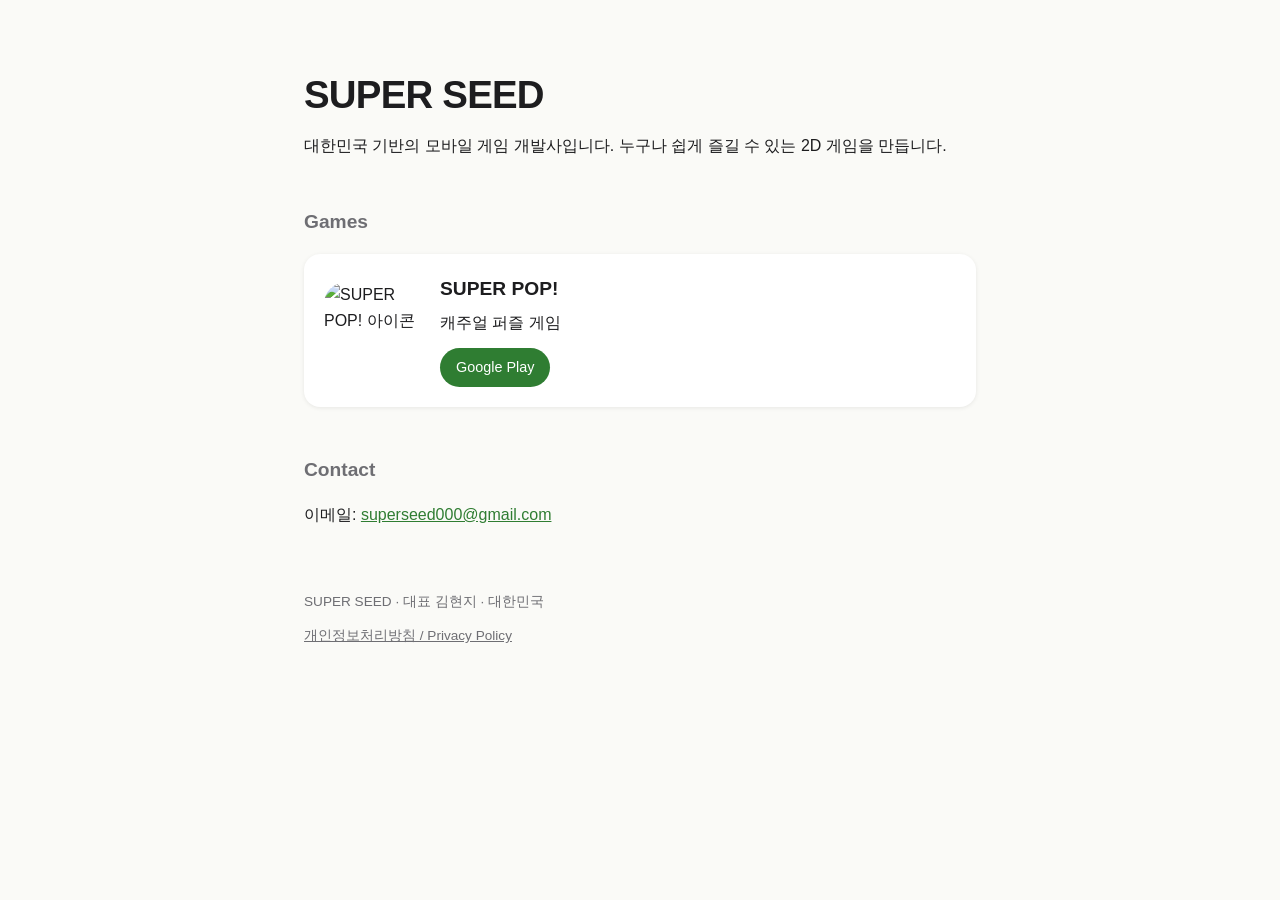
==== index.html @ ce763dc1 "Add studio landing page Co-Authored-By: Claude Opus 5.5 <noreply@anthropic.com>" ====
<!DOCTYPE html>
<html lang="ko">
<head>
<meta charset="utf-8">
<meta name="viewport" content="width=device-width, initial-scale=1">
<title>SUPER SEED</title>
<meta name="description" content="SUPER SEED — 대한민국 기반 모바일 게임 개발사">
<style>
  :root { --fg:#1d1d1f; --muted:#6e6e73; --accent:#2f7d32; --bg:#fafaf7; }
  * { box-sizing:border-box; }
  body { margin:0; font-family:-apple-system, "Pretendard", "Apple SD Gothic Neo", "Malgun Gothic", sans-serif; color:var(--fg); background:var(--bg); line-height:1.6; }
  main { max-width:720px; margin:0 auto; padding:64px 24px; }
  h1 { font-size:2.4rem; margin:0 0 8px; letter-spacing:-0.02em; }
  h2 { font-size:1.2rem; margin:48px 0 16px; color:var(--muted); font-weight:600; }
  p { margin:0 0 12px; }
  a { color:var(--accent); }
  .game { display:flex; gap:20px; align-items:center; padding:20px; background:#fff; border-radius:16px; box-shadow:0 1px 4px rgba(0,0,0,.08); }
  .game img { width:96px; height:96px; border-radius:22px; flex-shrink:0; }
  .game h3 { margin:0 0 6px; font-size:1.2rem; }
  .btn { display:inline-block; padding:8px 16px; border-radius:999px; background:var(--accent); color:#fff; text-decoration:none; font-size:.9rem; }
  footer { margin-top:64px; font-size:.85rem; color:var(--muted); }
  footer a { color:var(--muted); }
</style>
</head>
<body>
<main>
  <h1>SUPER SEED</h1>
  <p>대한민국 기반의 모바일 게임 개발사입니다. 누구나 쉽게 즐길 수 있는 2D 게임을 만듭니다.</p>

  <h2>Games</h2>
  <div class="game">
    <img src="https://play-lh.googleusercontent.com/t8enlazBGdamJWx17-t3dH1GLEyZXZJhqLqcjWBUDjsfjP59WJLTrog36MDfMlaBL6hEa4hu7i3hf-C3_T7olg=s192" alt="SUPER POP! 아이콘">
    <div>
      <h3>SUPER POP!</h3>
      <p>캐주얼 퍼즐 게임</p>
      <a class="btn" href="https://play.google.com/store/apps/details?id=com.superseed.superpop">Google Play</a>
    </div>
  </div>

  <h2>Contact</h2>
  <p>이메일: <a href="mailto:superseed000@gmail.com">superseed000@gmail.com</a></p>

  <footer>
    <p>SUPER SEED · 대표 김현지 · 대한민국</p>
    <p><a href="https://iris-lumber-8f5.notion.site/Privacy-Policy-3be5a833ef24804cb2d5e91264ee54f5">개인정보처리방침 / Privacy Policy</a></p>
  </footer>
</main>
</body>
</html>
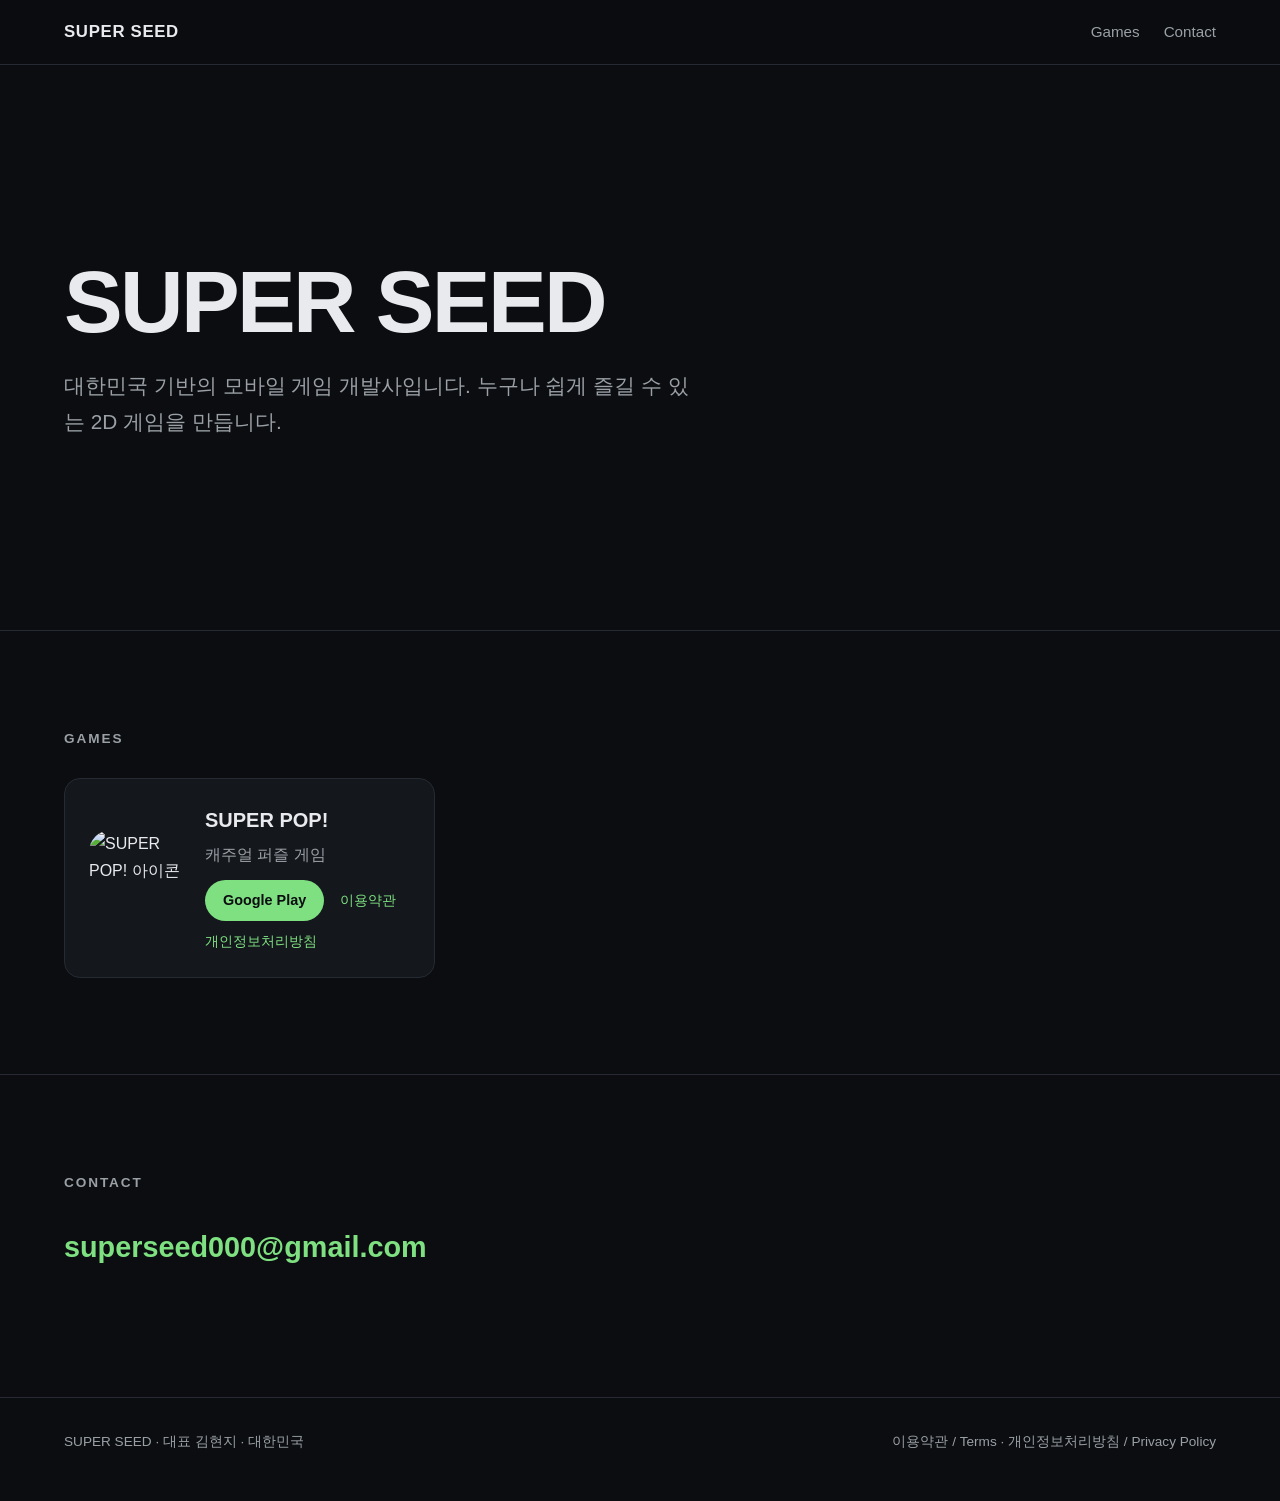
==== commit 1dc4396c: "Dark redesign, add SUPER POP! terms and privacy pages" ====
--- a/index.html
+++ b/index.html
@@ -5,45 +5,61 @@
 <meta name="viewport" content="width=device-width, initial-scale=1">
 <title>SUPER SEED</title>
 <meta name="description" content="SUPER SEED — 대한민국 기반 모바일 게임 개발사">
-<style>
-  :root { --fg:#1d1d1f; --muted:#6e6e73; --accent:#2f7d32; --bg:#fafaf7; }
-  * { box-sizing:border-box; }
-  body { margin:0; font-family:-apple-system, "Pretendard", "Apple SD Gothic Neo", "Malgun Gothic", sans-serif; color:var(--fg); background:var(--bg); line-height:1.6; }
-  main { max-width:720px; margin:0 auto; padding:64px 24px; }
-  h1 { font-size:2.4rem; margin:0 0 8px; letter-spacing:-0.02em; }
-  h2 { font-size:1.2rem; margin:48px 0 16px; color:var(--muted); font-weight:600; }
-  p { margin:0 0 12px; }
-  a { color:var(--accent); }
-  .game { display:flex; gap:20px; align-items:center; padding:20px; background:#fff; border-radius:16px; box-shadow:0 1px 4px rgba(0,0,0,.08); }
-  .game img { width:96px; height:96px; border-radius:22px; flex-shrink:0; }
-  .game h3 { margin:0 0 6px; font-size:1.2rem; }
-  .btn { display:inline-block; padding:8px 16px; border-radius:999px; background:var(--accent); color:#fff; text-decoration:none; font-size:.9rem; }
-  footer { margin-top:64px; font-size:.85rem; color:var(--muted); }
-  footer a { color:var(--muted); }
-</style>
+<meta name="theme-color" content="#0b0d10">
+<link rel="stylesheet" href="/style.css">
 </head>
 <body>
+<header class="site-header">
+  <div class="wrap">
+    <a class="logo" href="/">SUPER SEED</a>
+    <nav class="nav">
+      <a href="#games">Games</a>
+      <a href="#contact">Contact</a>
+    </nav>
+  </div>
+</header>
+
 <main>
-  <h1>SUPER SEED</h1>
-  <p>대한민국 기반의 모바일 게임 개발사입니다. 누구나 쉽게 즐길 수 있는 2D 게임을 만듭니다.</p>
+  <section class="hero">
+    <div class="wrap">
+      <h1>SUPER SEED</h1>
+      <p>대한민국 기반의 모바일 게임 개발사입니다. 누구나 쉽게 즐길 수 있는 2D 게임을 만듭니다.</p>
+    </div>
+  </section>
 
-  <h2>Games</h2>
-  <div class="game">
-    <img src="https://play-lh.googleusercontent.com/t8enlazBGdamJWx17-t3dH1GLEyZXZJhqLqcjWBUDjsfjP59WJLTrog36MDfMlaBL6hEa4hu7i3hf-C3_T7olg=s192" alt="SUPER POP! 아이콘">
-    <div>
-      <h3>SUPER POP!</h3>
-      <p>캐주얼 퍼즐 게임</p>
-      <a class="btn" href="https://play.google.com/store/apps/details?id=com.superseed.superpop">Google Play</a>
+  <section class="section" id="games">
+    <div class="wrap">
+      <h2>Games</h2>
+      <div class="games">
+        <div class="game">
+          <img src="https://play-lh.googleusercontent.com/t8enlazBGdamJWx17-t3dH1GLEyZXZJhqLqcjWBUDjsfjP59WJLTrog36MDfMlaBL6hEa4hu7i3hf-C3_T7olg=s192" alt="SUPER POP! 아이콘">
+          <div>
+            <h3>SUPER POP!</h3>
+            <p>캐주얼 퍼즐 게임</p>
+            <div class="links">
+              <a class="btn" href="https://play.google.com/store/apps/details?id=com.superseed.superpop">Google Play</a>
+              <a href="/superpop/terms.html">이용약관</a>
+              <a href="/superpop/privacy.html">개인정보처리방침</a>
+            </div>
+          </div>
+        </div>
+      </div>
     </div>
+  </section>
+
+  <section class="section" id="contact">
+    <div class="wrap">
+      <h2>Contact</h2>
+      <p class="contact"><a href="mailto:superseed000@gmail.com">superseed000@gmail.com</a></p>
+    </div>
+  </section>
+</main>
+
+<footer class="site-footer">
+  <div class="wrap">
+    <p>SUPER SEED · 대표 김현지 · 대한민국</p>
+    <p><a href="/superpop/terms.html">이용약관 / Terms</a> · <a href="/superpop/privacy.html">개인정보처리방침 / Privacy Policy</a></p>
   </div>
-
-  <h2>Contact</h2>
-  <p>이메일: <a href="mailto:superseed000@gmail.com">superseed000@gmail.com</a></p>
-
-  <footer>
-    <p>SUPER SEED · 대표 김현지 · 대한민국</p>
-    <p><a href="https://iris-lumber-8f5.notion.site/Privacy-Policy-3be5a833ef24804cb2d5e91264ee54f5">개인정보처리방침 / Privacy Policy</a></p>
-  </footer>
-</main>
+</footer>
 </body>
 </html>
--- a/style.css
+++ b/style.css
@@ -0,0 +1,95 @@
+:root {
+  --bg: #0b0d10;
+  --surface: #14171c;
+  --surface-2: #1b1f26;
+  --border: #262b33;
+  --fg: #e8eaed;
+  --muted: #9aa0a6;
+  --accent: #7ee081;
+  --accent-ink: #0b0d10;
+  --radius: 16px;
+  color-scheme: dark;
+}
+* { box-sizing: border-box; }
+html { scroll-behavior: smooth; scroll-padding-top: 88px; }
+body {
+  margin: 0;
+  font-family: "Pretendard", -apple-system, "Apple SD Gothic Neo", "Malgun Gothic", sans-serif;
+  color: var(--fg);
+  background: var(--bg);
+  line-height: 1.7;
+  -webkit-font-smoothing: antialiased;
+}
+a { color: var(--accent); text-decoration: none; }
+a:hover { text-decoration: underline; }
+
+/* Full-width bands, content held to a wide but readable track */
+.wrap { width: 100%; max-width: 1280px; margin: 0 auto; padding: 0 clamp(20px, 5vw, 64px); }
+
+/* Header */
+.site-header {
+  position: sticky; top: 0; z-index: 10;
+  background: rgba(11, 13, 16, .85);
+  backdrop-filter: blur(12px);
+  border-bottom: 1px solid var(--border);
+}
+.site-header .wrap { display: flex; align-items: center; justify-content: space-between; height: 64px; }
+.logo { color: var(--fg); font-weight: 800; letter-spacing: .04em; font-size: 1.05rem; }
+.logo:hover { text-decoration: none; }
+.nav { display: flex; gap: 24px; font-size: .95rem; }
+.nav a { color: var(--muted); }
+.nav a:hover { color: var(--fg); text-decoration: none; }
+
+/* Index */
+.hero { min-height: calc(70vh - 64px); display: flex; align-items: center; border-bottom: 1px solid var(--border); }
+.hero h1 { font-size: clamp(2.6rem, 8vw, 5.5rem); line-height: 1.05; margin: 0 0 20px; letter-spacing: -0.03em; }
+.hero p { font-size: clamp(1.05rem, 2vw, 1.3rem); color: var(--muted); margin: 0; max-width: 640px; }
+.section { padding: clamp(48px, 8vw, 96px) 0; border-bottom: 1px solid var(--border); }
+.section h2 { font-size: .85rem; text-transform: uppercase; letter-spacing: .14em; color: var(--muted); margin: 0 0 28px; font-weight: 600; }
+.games { display: grid; grid-template-columns: repeat(auto-fill, minmax(320px, 1fr)); gap: 20px; }
+.game {
+  display: flex; gap: 20px; align-items: center; padding: 24px;
+  background: var(--surface); border: 1px solid var(--border); border-radius: var(--radius);
+}
+.game img { width: 96px; height: 96px; border-radius: 22px; flex-shrink: 0; }
+.game h3 { margin: 0 0 4px; font-size: 1.25rem; }
+.game p { margin: 0 0 12px; color: var(--muted); }
+.game .links { display: flex; flex-wrap: wrap; gap: 8px 16px; align-items: center; font-size: .9rem; }
+.btn {
+  display: inline-block; padding: 8px 18px; border-radius: 999px;
+  background: var(--accent); color: var(--accent-ink); font-weight: 700; font-size: .9rem;
+}
+.btn:hover { text-decoration: none; filter: brightness(1.08); }
+.contact { font-size: clamp(1.2rem, 3vw, 1.8rem); font-weight: 600; }
+
+/* Footer */
+.site-footer { padding: 32px 0 48px; color: var(--muted); font-size: .85rem; }
+.site-footer .wrap { display: flex; flex-wrap: wrap; gap: 8px 24px; justify-content: space-between; }
+.site-footer a { color: var(--muted); }
+.site-footer a:hover { color: var(--fg); }
+.site-footer p { margin: 0; }
+
+/* Legal pages: sticky table of contents beside the text on wide screens */
+.legal { display: grid; grid-template-columns: 240px minmax(0, 1fr); gap: clamp(32px, 5vw, 80px); padding: 48px 0 80px; }
+.toc { position: sticky; top: 88px; align-self: start; font-size: .9rem; }
+.toc strong { display: block; color: var(--muted); font-size: .75rem; text-transform: uppercase; letter-spacing: .14em; margin: 0 0 8px; }
+.toc ul { list-style: none; margin: 0 0 24px; padding: 0; }
+.toc li a { display: block; padding: 4px 0; color: var(--muted); }
+.toc li a:hover { color: var(--fg); text-decoration: none; }
+.doc { max-width: 820px; }
+.doc article + article { margin-top: 72px; padding-top: 72px; border-top: 1px solid var(--border); }
+.doc h1 { font-size: clamp(2rem, 4vw, 2.8rem); line-height: 1.2; margin: 0 0 8px; letter-spacing: -0.02em; }
+.doc .date { color: var(--muted); margin: 0 0 32px; }
+.doc h2 { font-size: 1.2rem; margin: 40px 0 12px; }
+.doc p, .doc li { color: #cfd3d8; }
+.doc ul { padding-left: 1.2em; }
+.doc li { margin: 6px 0; }
+.lang { display: inline-flex; gap: 4px; padding: 4px; background: var(--surface); border: 1px solid var(--border); border-radius: 999px; margin: 0 0 32px; }
+.lang a { padding: 6px 16px; border-radius: 999px; color: var(--muted); font-size: .9rem; }
+.lang a:hover { background: var(--surface-2); color: var(--fg); text-decoration: none; }
+
+@media (max-width: 860px) {
+  .legal { grid-template-columns: 1fr; padding-top: 32px; }
+  .toc { display: none; }
+  .nav { gap: 16px; font-size: .85rem; }
+}
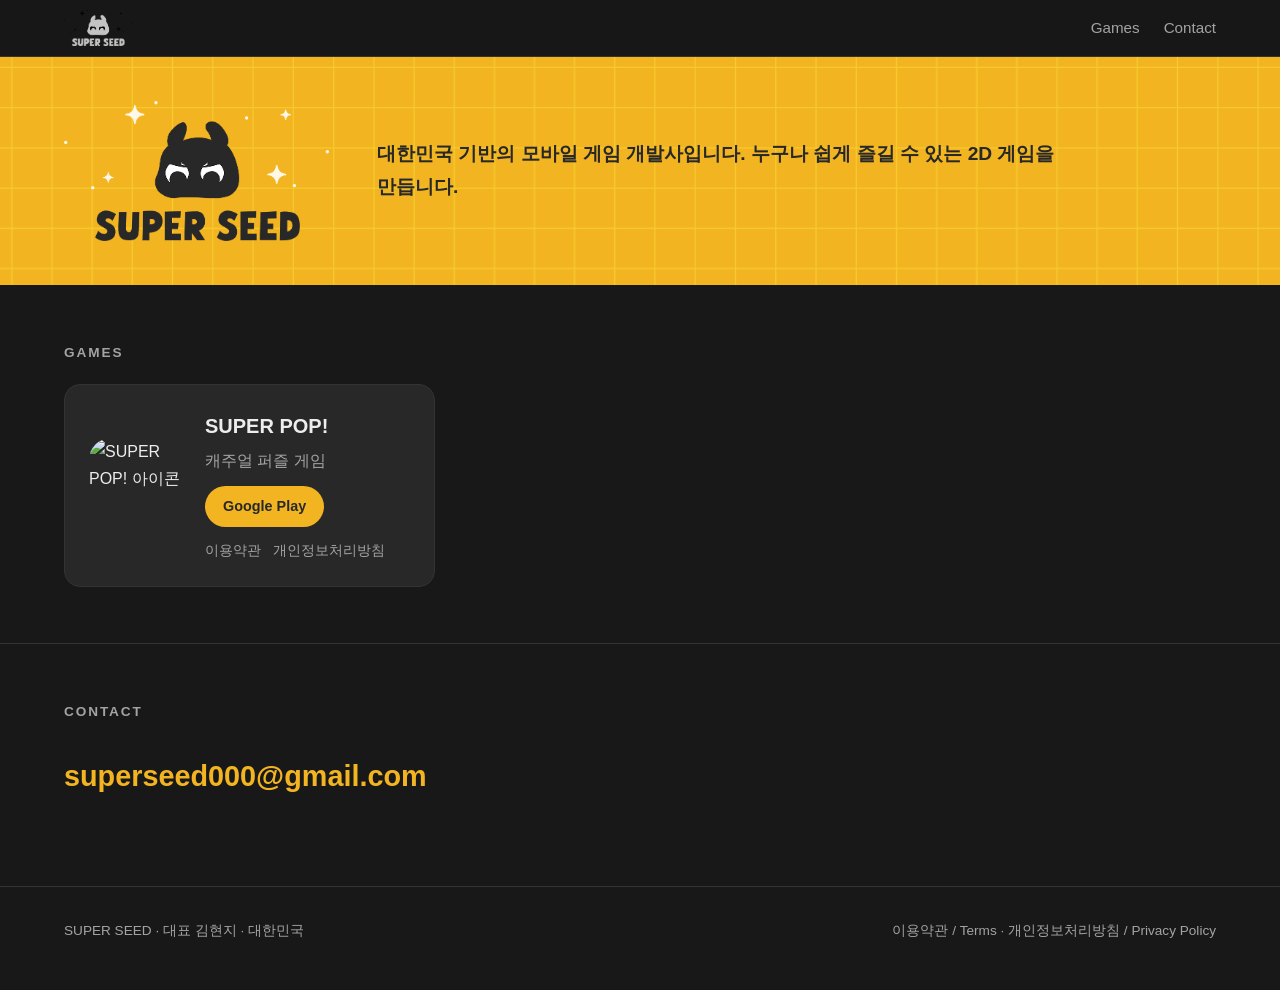
==== commit ef62c364: "Use SUPER SEED CI logo and yellow pattern, compact hero" ====
--- a/index.html
+++ b/index.html
@@ -5,13 +5,13 @@
 <meta name="viewport" content="width=device-width, initial-scale=1">
 <title>SUPER SEED</title>
 <meta name="description" content="SUPER SEED — 대한민국 기반 모바일 게임 개발사">
-<meta name="theme-color" content="#0b0d10">
+<meta name="theme-color" content="#181818">
 <link rel="stylesheet" href="/style.css">
 </head>
 <body>
 <header class="site-header">
   <div class="wrap">
-    <a class="logo" href="/">SUPER SEED</a>
+    <a class="logo" href="/"><img src="/assets/logo.png" alt="SUPER SEED"></a>
     <nav class="nav">
       <a href="#games">Games</a>
       <a href="#contact">Contact</a>
@@ -22,7 +22,7 @@
 <main>
   <section class="hero">
     <div class="wrap">
-      <h1>SUPER SEED</h1>
+      <h1><img src="/assets/logo.png" alt="SUPER SEED"></h1>
       <p>대한민국 기반의 모바일 게임 개발사입니다. 누구나 쉽게 즐길 수 있는 2D 게임을 만듭니다.</p>
     </div>
   </section>
@@ -36,8 +36,8 @@
           <div>
             <h3>SUPER POP!</h3>
             <p>캐주얼 퍼즐 게임</p>
-            <div class="links">
-              <a class="btn" href="https://play.google.com/store/apps/details?id=com.superseed.superpop">Google Play</a>
+            <a class="btn" href="https://play.google.com/store/apps/details?id=com.superseed.superpop">Google Play</a>
+            <div class="legal-links">
               <a href="/superpop/terms.html">이용약관</a>
               <a href="/superpop/privacy.html">개인정보처리방침</a>
             </div>
--- a/style.css
+++ b/style.css
@@ -1,12 +1,15 @@
+/* CI colors: yellow from Ptn_Logo_001, charcoal from Img_Logo */
 :root {
-  --bg: #0b0d10;
-  --surface: #14171c;
-  --surface-2: #1b1f26;
-  --border: #262b33;
-  --fg: #e8eaed;
-  --muted: #9aa0a6;
-  --accent: #7ee081;
-  --accent-ink: #0b0d10;
+  --ci-yellow: #f2b421;
+  --ci-charcoal: #282828;
+  --bg: #181818;
+  --surface: var(--ci-charcoal);
+  --surface-2: #323232;
+  --border: #333333;
+  --fg: #ededed;
+  --muted: #a3a3a3;
+  --accent: var(--ci-yellow);
+  --accent-ink: var(--ci-charcoal);
   --radius: 16px;
   color-scheme: dark;
 }
@@ -19,6 +22,7 @@
   background: var(--bg);
   line-height: 1.7;
   -webkit-font-smoothing: antialiased;
+  word-break: keep-all;
 }
 a { color: var(--accent); text-decoration: none; }
 a:hover { text-decoration: underline; }
@@ -29,24 +33,27 @@
 /* Header */
 .site-header {
   position: sticky; top: 0; z-index: 10;
-  background: rgba(11, 13, 16, .85);
+  background: rgba(24, 24, 24, .85);
   backdrop-filter: blur(12px);
   border-bottom: 1px solid var(--border);
 }
-.site-header .wrap { display: flex; align-items: center; justify-content: space-between; height: 64px; }
-.logo { color: var(--fg); font-weight: 800; letter-spacing: .04em; font-size: 1.05rem; }
-.logo:hover { text-decoration: none; }
+.site-header .wrap { display: flex; align-items: center; justify-content: space-between; height: 56px; }
+.logo { display: flex; align-items: center; }
+/* Charcoal logo flipped light so it reads on the dark header */
+.logo img { height: 36px; width: auto; filter: invert(1); opacity: .9; }
 .nav { display: flex; gap: 24px; font-size: .95rem; }
 .nav a { color: var(--muted); }
 .nav a:hover { color: var(--fg); text-decoration: none; }
 
 /* Index */
-.hero { min-height: calc(70vh - 64px); display: flex; align-items: center; border-bottom: 1px solid var(--border); }
-.hero h1 { font-size: clamp(2.6rem, 8vw, 5.5rem); line-height: 1.05; margin: 0 0 20px; letter-spacing: -0.03em; }
-.hero p { font-size: clamp(1.05rem, 2vw, 1.3rem); color: var(--muted); margin: 0; max-width: 640px; }
-.section { padding: clamp(48px, 8vw, 96px) 0; border-bottom: 1px solid var(--border); }
-.section h2 { font-size: .85rem; text-transform: uppercase; letter-spacing: .14em; color: var(--muted); margin: 0 0 28px; font-weight: 600; }
-.games { display: grid; grid-template-columns: repeat(auto-fill, minmax(320px, 1fr)); gap: 20px; }
+.hero { background: var(--ci-yellow) url("/assets/pattern.png") center / cover; color: var(--ci-charcoal); }
+.hero .wrap { display: flex; align-items: center; gap: clamp(20px, 4vw, 48px); padding-top: clamp(28px, 4vw, 44px); padding-bottom: clamp(28px, 4vw, 44px); }
+.hero h1 { margin: 0; line-height: 0; }
+.hero img { height: clamp(88px, 12vw, 140px); width: auto; flex-shrink: 0; }
+.hero p { font-size: clamp(1rem, 1.8vw, 1.2rem); font-weight: 600; margin: 0; max-width: 720px; }
+.section { padding: clamp(32px, 5vw, 56px) 0; border-bottom: 1px solid var(--border); }
+.section h2 { font-size: .85rem; text-transform: uppercase; letter-spacing: .14em; color: var(--muted); margin: 0 0 20px; font-weight: 600; }
+.games { display: grid; grid-template-columns: repeat(auto-fill, minmax(min(360px, 100%), 1fr)); gap: 20px; }
 .game {
   display: flex; gap: 20px; align-items: center; padding: 24px;
   background: var(--surface); border: 1px solid var(--border); border-radius: var(--radius);
@@ -54,7 +61,9 @@
 .game img { width: 96px; height: 96px; border-radius: 22px; flex-shrink: 0; }
 .game h3 { margin: 0 0 4px; font-size: 1.25rem; }
 .game p { margin: 0 0 12px; color: var(--muted); }
-.game .links { display: flex; flex-wrap: wrap; gap: 8px 16px; align-items: center; font-size: .9rem; }
+.game .legal-links { display: flex; gap: 12px; margin-top: 12px; font-size: .85rem; }
+.game .legal-links a { color: var(--muted); }
+.game .legal-links a:hover { color: var(--fg); }
 .btn {
   display: inline-block; padding: 8px 18px; border-radius: 999px;
   background: var(--accent); color: var(--accent-ink); font-weight: 700; font-size: .9rem;
@@ -70,7 +79,7 @@
 .site-footer p { margin: 0; }
 
 /* Legal pages: sticky table of contents beside the text on wide screens */
-.legal { display: grid; grid-template-columns: 240px minmax(0, 1fr); gap: clamp(32px, 5vw, 80px); padding: 48px 0 80px; }
+.legal { display: grid; grid-template-columns: 240px minmax(0, 1fr); gap: clamp(32px, 5vw, 80px); padding-top: 48px; padding-bottom: 80px; }
 .toc { position: sticky; top: 88px; align-self: start; font-size: .9rem; }
 .toc strong { display: block; color: var(--muted); font-size: .75rem; text-transform: uppercase; letter-spacing: .14em; margin: 0 0 8px; }
 .toc ul { list-style: none; margin: 0 0 24px; padding: 0; }
@@ -93,3 +102,6 @@
   .toc { display: none; }
   .nav { gap: 16px; font-size: .85rem; }
 }
+@media (max-width: 560px) {
+  .hero .wrap { flex-direction: column; text-align: center; }
+}
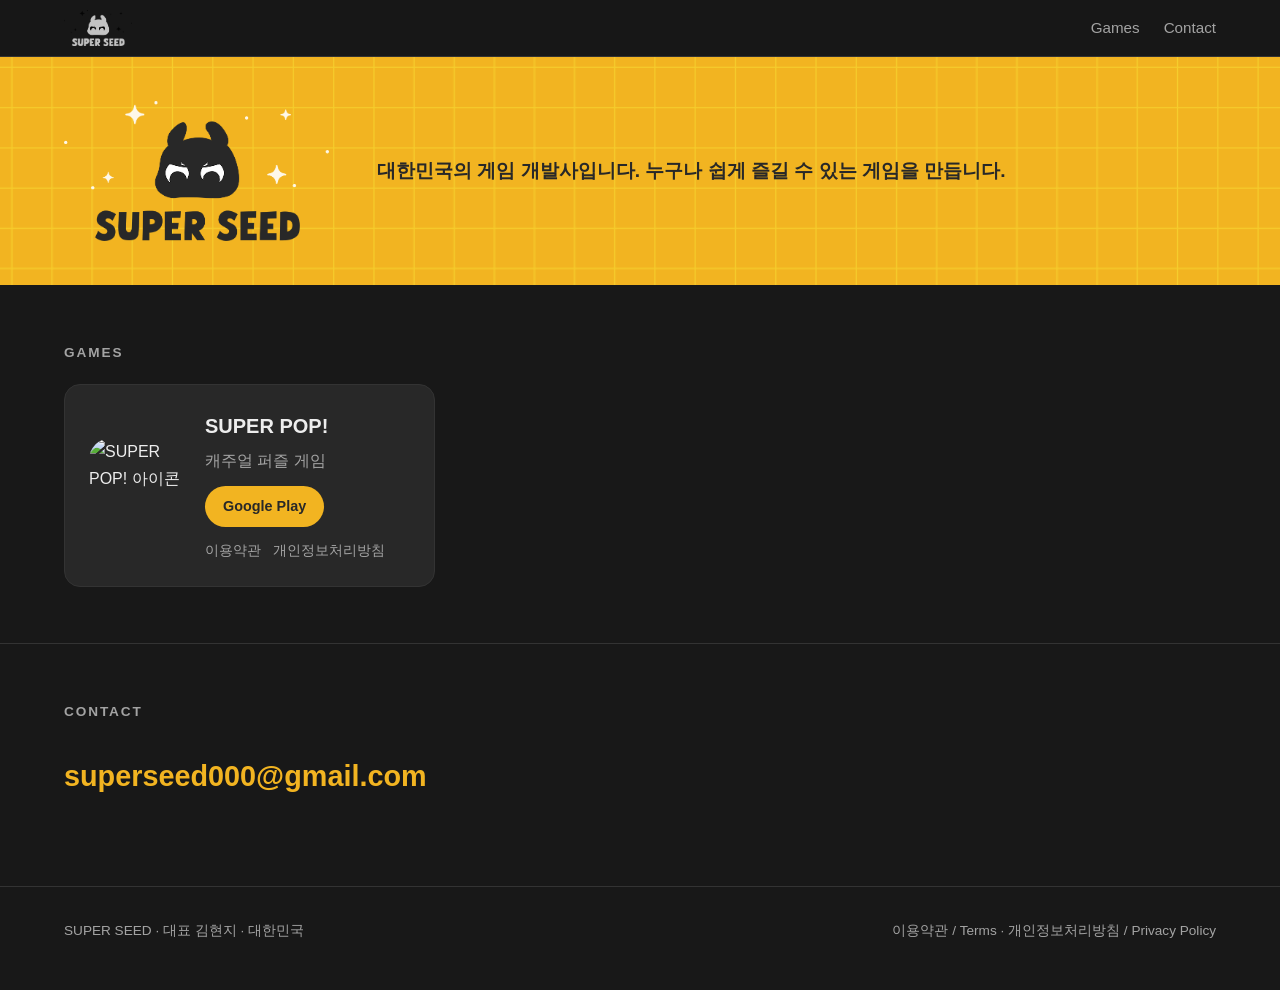
==== commit 7333a3a6: "Simplify company description copy" ====
--- a/index.html
+++ b/index.html
@@ -4,7 +4,7 @@
 <meta charset="utf-8">
 <meta name="viewport" content="width=device-width, initial-scale=1">
 <title>SUPER SEED</title>
-<meta name="description" content="SUPER SEED — 대한민국 기반 모바일 게임 개발사">
+<meta name="description" content="SUPER SEED — 대한민국 게임 개발사">
 <meta name="theme-color" content="#181818">
 <link rel="stylesheet" href="/style.css">
 </head>
@@ -23,7 +23,7 @@
   <section class="hero">
     <div class="wrap">
       <h1><img src="/assets/logo.png" alt="SUPER SEED"></h1>
-      <p>대한민국 기반의 모바일 게임 개발사입니다. 누구나 쉽게 즐길 수 있는 2D 게임을 만듭니다.</p>
+      <p>대한민국의 게임 개발사입니다. 누구나 쉽게 즐길 수 있는 게임을 만듭니다.</p>
     </div>
   </section>
 
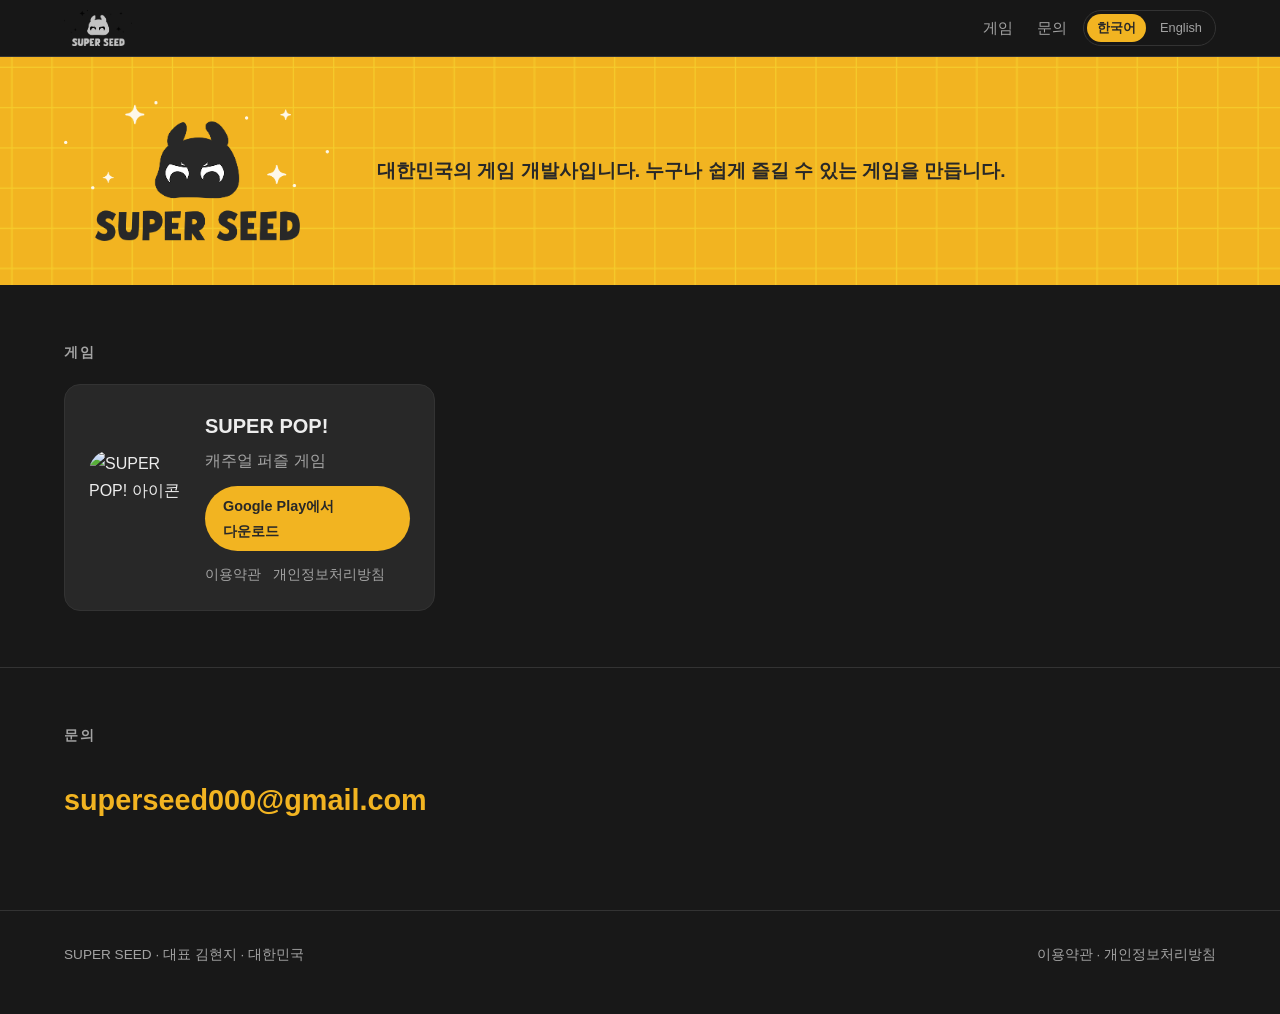
==== commit 8a036338: "feat: add Korean and English site versions" ====
--- a/index.html
+++ b/index.html
@@ -7,15 +7,20 @@
 <meta name="description" content="SUPER SEED — 대한민국 게임 개발사">
 <meta name="theme-color" content="#181818">
 <link rel="stylesheet" href="/style.css">
+<link rel="canonical" href="https://superseedstudio.kr/ko/">
+<link rel="alternate" hreflang="ko" href="https://superseedstudio.kr/ko/">
+<link rel="alternate" hreflang="en" href="https://superseedstudio.kr/en/">
+<link rel="alternate" hreflang="x-default" href="https://superseedstudio.kr/">
 </head>
 <body>
 <header class="site-header">
   <div class="wrap">
-    <a class="logo" href="/"><img src="/assets/logo.png" alt="SUPER SEED"></a>
+    <a class="logo" href="/ko/"><img src="/assets/logo.png" alt="SUPER SEED"></a>
     <nav class="nav">
-      <a href="#games">Games</a>
-      <a href="#contact">Contact</a>
+      <a href="#games">게임</a>
+      <a href="#contact">문의</a>
     </nav>
+    <nav class="language-switch" aria-label="언어 선택"><a href="/ko/" lang="ko" hreflang="ko" aria-current="page">한국어</a><a href="/en/" lang="en" hreflang="en">English</a></nav>
   </div>
 </header>
 
@@ -29,17 +34,17 @@
 
   <section class="section" id="games">
     <div class="wrap">
-      <h2>Games</h2>
+      <h2>게임</h2>
       <div class="games">
         <div class="game">
           <img src="https://play-lh.googleusercontent.com/t8enlazBGdamJWx17-t3dH1GLEyZXZJhqLqcjWBUDjsfjP59WJLTrog36MDfMlaBL6hEa4hu7i3hf-C3_T7olg=s192" alt="SUPER POP! 아이콘">
           <div>
             <h3>SUPER POP!</h3>
             <p>캐주얼 퍼즐 게임</p>
-            <a class="btn" href="https://play.google.com/store/apps/details?id=com.superseed.superpop">Google Play</a>
+            <a class="btn" href="https://play.google.com/store/apps/details?id=com.superseed.superpop">Google Play에서 다운로드</a>
             <div class="legal-links">
-              <a href="/superpop/terms.html">이용약관</a>
-              <a href="/superpop/privacy.html">개인정보처리방침</a>
+              <a href="/ko/superpop/terms.html">이용약관</a>
+              <a href="/ko/superpop/privacy.html">개인정보처리방침</a>
             </div>
           </div>
         </div>
@@ -49,7 +54,7 @@
 
   <section class="section" id="contact">
     <div class="wrap">
-      <h2>Contact</h2>
+      <h2>문의</h2>
       <p class="contact"><a href="mailto:superseed000@gmail.com">superseed000@gmail.com</a></p>
     </div>
   </section>
@@ -58,7 +63,7 @@
 <footer class="site-footer">
   <div class="wrap">
     <p>SUPER SEED · 대표 김현지 · 대한민국</p>
-    <p><a href="/superpop/terms.html">이용약관 / Terms</a> · <a href="/superpop/privacy.html">개인정보처리방침 / Privacy Policy</a></p>
+    <p><a href="/ko/superpop/terms.html">이용약관</a> · <a href="/ko/superpop/privacy.html">개인정보처리방침</a></p>
   </div>
 </footer>
 </body>
--- a/style.css
+++ b/style.css
@@ -44,6 +44,13 @@
 .nav { display: flex; gap: 24px; font-size: .95rem; }
 .nav a { color: var(--muted); }
 .nav a:hover { color: var(--fg); text-decoration: none; }
+.site-header .wrap { gap: 16px; }
+.site-header .nav { margin-left: auto; }
+.language-switch { display: flex; gap: 4px; flex-shrink: 0; padding: 3px; border: 1px solid var(--border); border-radius: 999px; }
+.language-switch a { padding: 3px 10px; border-radius: 999px; color: var(--muted); font-size: .8rem; }
+.language-switch a:hover { color: var(--fg); text-decoration: none; }
+.language-switch a[aria-current="page"] { background: var(--accent); color: var(--accent-ink); font-weight: 700; }
+a:focus-visible { outline: 2px solid var(--accent); outline-offset: 4px; }
 
 /* Index */
 .hero { background: var(--ci-yellow) url("/assets/pattern.png") center / cover; color: var(--ci-charcoal); }
@@ -103,5 +110,9 @@
   .nav { gap: 16px; font-size: .85rem; }
 }
 @media (max-width: 560px) {
+  .site-header .wrap { height: auto; min-height: 56px; flex-wrap: wrap; padding-top: 10px; padding-bottom: 10px; gap: 10px 12px; }
+  .site-header .nav { gap: 12px; }
+  .language-switch { margin-left: auto; }
+  .game .legal-links { flex-wrap: wrap; }
   .hero .wrap { flex-direction: column; text-align: center; }
 }
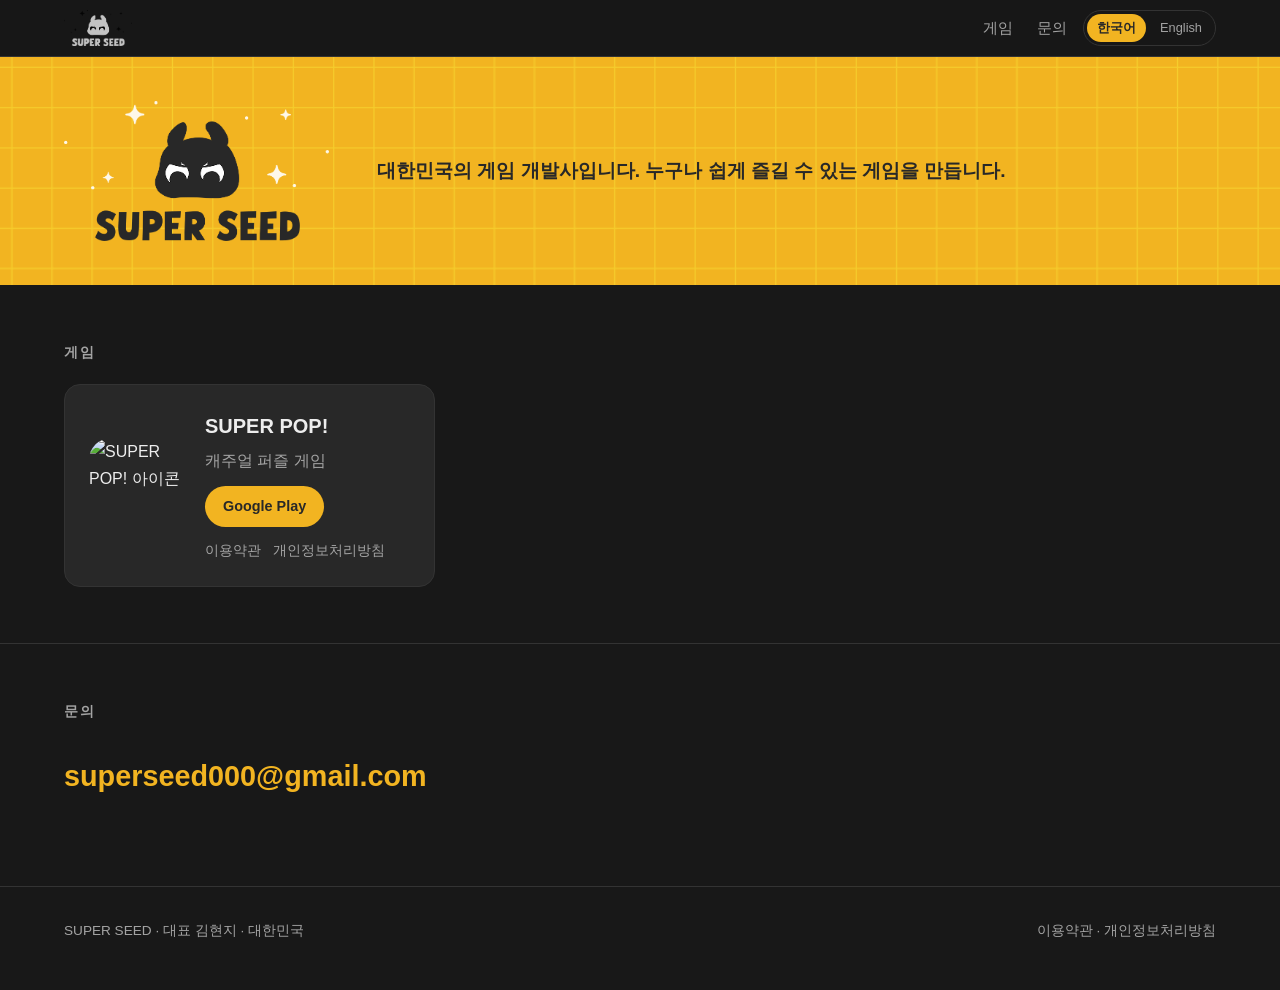
==== commit 6c4e6121: "fix: shorten Google Play button labels" ====
--- a/index.html
+++ b/index.html
@@ -41,7 +41,7 @@
           <div>
             <h3>SUPER POP!</h3>
             <p>캐주얼 퍼즐 게임</p>
-            <a class="btn" href="https://play.google.com/store/apps/details?id=com.superseed.superpop">Google Play에서 다운로드</a>
+            <a class="btn" href="https://play.google.com/store/apps/details?id=com.superseed.superpop">Google Play</a>
             <div class="legal-links">
               <a href="/ko/superpop/terms.html">이용약관</a>
               <a href="/ko/superpop/privacy.html">개인정보처리방침</a>
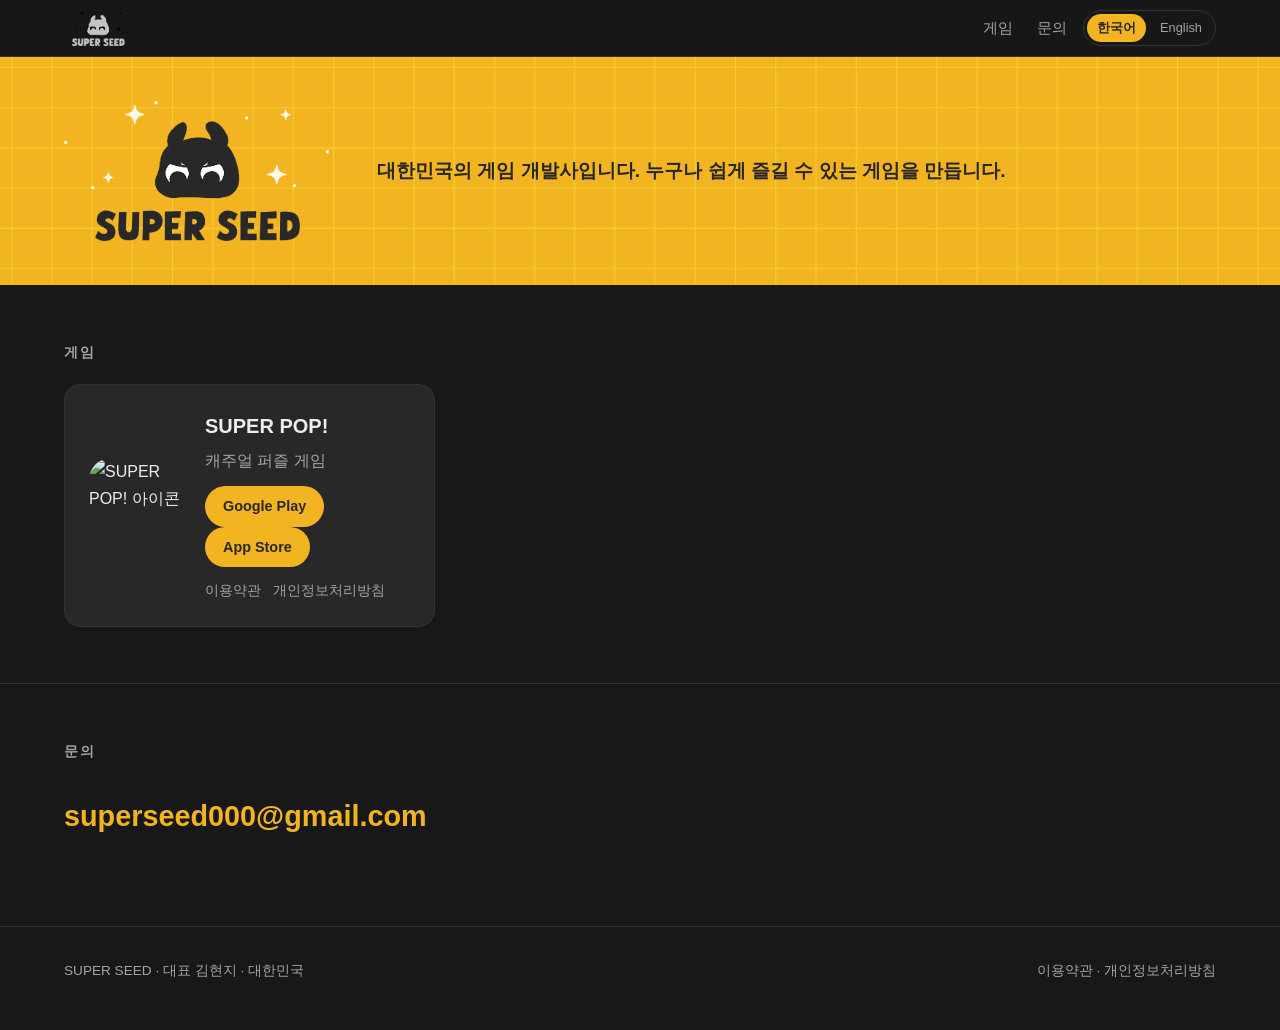
==== commit f825aeab: "feat: add App Store link and Meta app-ads.txt entry Co-Authored-By: Claude Sonnet 5.5 <noreply@anthr" ====
--- a/index.html
+++ b/index.html
@@ -42,6 +42,7 @@
             <h3>SUPER POP!</h3>
             <p>캐주얼 퍼즐 게임</p>
             <a class="btn" href="https://play.google.com/store/apps/details?id=com.superseed.superpop">Google Play</a>
+            <a class="btn" href="https://apps.apple.com/us/app/super-pop-pop-match/id6822206631">App Store</a>
             <div class="legal-links">
               <a href="/ko/superpop/terms.html">이용약관</a>
               <a href="/ko/superpop/privacy.html">개인정보처리방침</a>
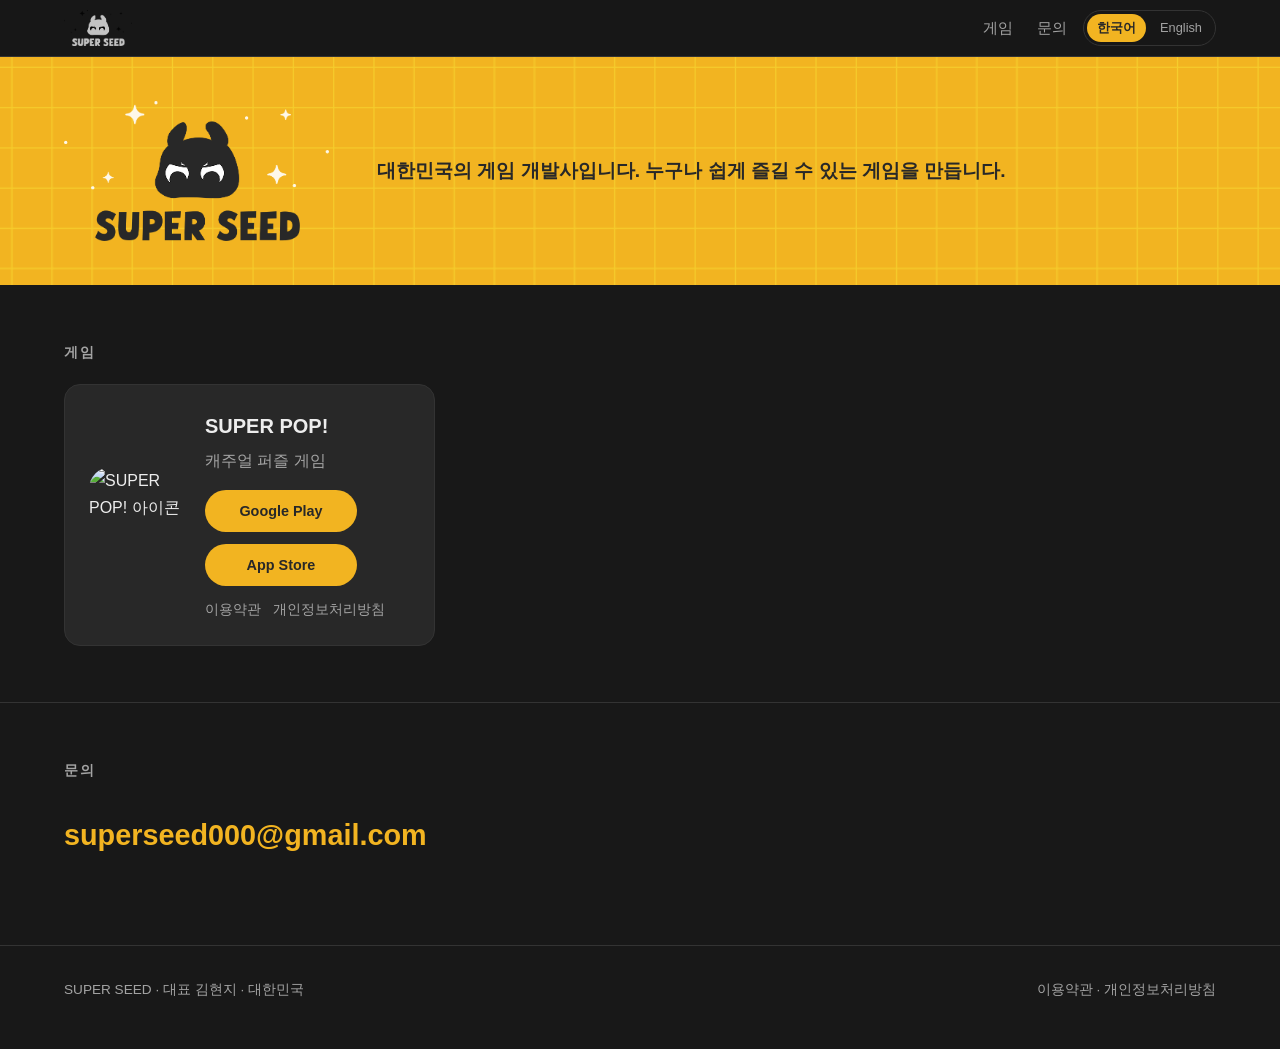
==== commit f51b8fb1: "수정: 앱 스토어 버튼 정렬" ====
--- a/index.html
+++ b/index.html
@@ -41,8 +41,10 @@
           <div>
             <h3>SUPER POP!</h3>
             <p>캐주얼 퍼즐 게임</p>
-            <a class="btn" href="https://play.google.com/store/apps/details?id=com.superseed.superpop">Google Play</a>
-            <a class="btn" href="https://apps.apple.com/us/app/super-pop-pop-match/id6822206631">App Store</a>
+            <div class="store-links">
+              <a class="btn" href="https://play.google.com/store/apps/details?id=com.superseed.superpop">Google Play</a>
+              <a class="btn" href="https://apps.apple.com/us/app/super-pop-pop-match/id6822206631">App Store</a>
+            </div>
             <div class="legal-links">
               <a href="/ko/superpop/terms.html">이용약관</a>
               <a href="/ko/superpop/privacy.html">개인정보처리방침</a>
--- a/style.css
+++ b/style.css
@@ -71,11 +71,15 @@
 .game .legal-links { display: flex; gap: 12px; margin-top: 12px; font-size: .85rem; }
 .game .legal-links a { color: var(--muted); }
 .game .legal-links a:hover { color: var(--fg); }
-.btn {
-  display: inline-block; padding: 8px 18px; border-radius: 999px;
+.store-links {
+  display: flex; flex-wrap: wrap; gap: 12px; margin-top: 16px;
+}
+.store-links .btn {
+  display: inline-flex; align-items: center; justify-content: center; min-width: 152px; min-height: 42px;
+  padding: 8px 18px; border-radius: 999px;
   background: var(--accent); color: var(--accent-ink); font-weight: 700; font-size: .9rem;
 }
-.btn:hover { text-decoration: none; filter: brightness(1.08); }
+.store-links .btn:hover { text-decoration: none; filter: brightness(1.08); }
 .contact { font-size: clamp(1.2rem, 3vw, 1.8rem); font-weight: 600; }
 
 /* Footer */
@@ -114,5 +118,6 @@
   .site-header .nav { gap: 12px; }
   .language-switch { margin-left: auto; }
   .game .legal-links { flex-wrap: wrap; }
+  .store-links .btn { flex: 1 1 152px; }
   .hero .wrap { flex-direction: column; text-align: center; }
 }
